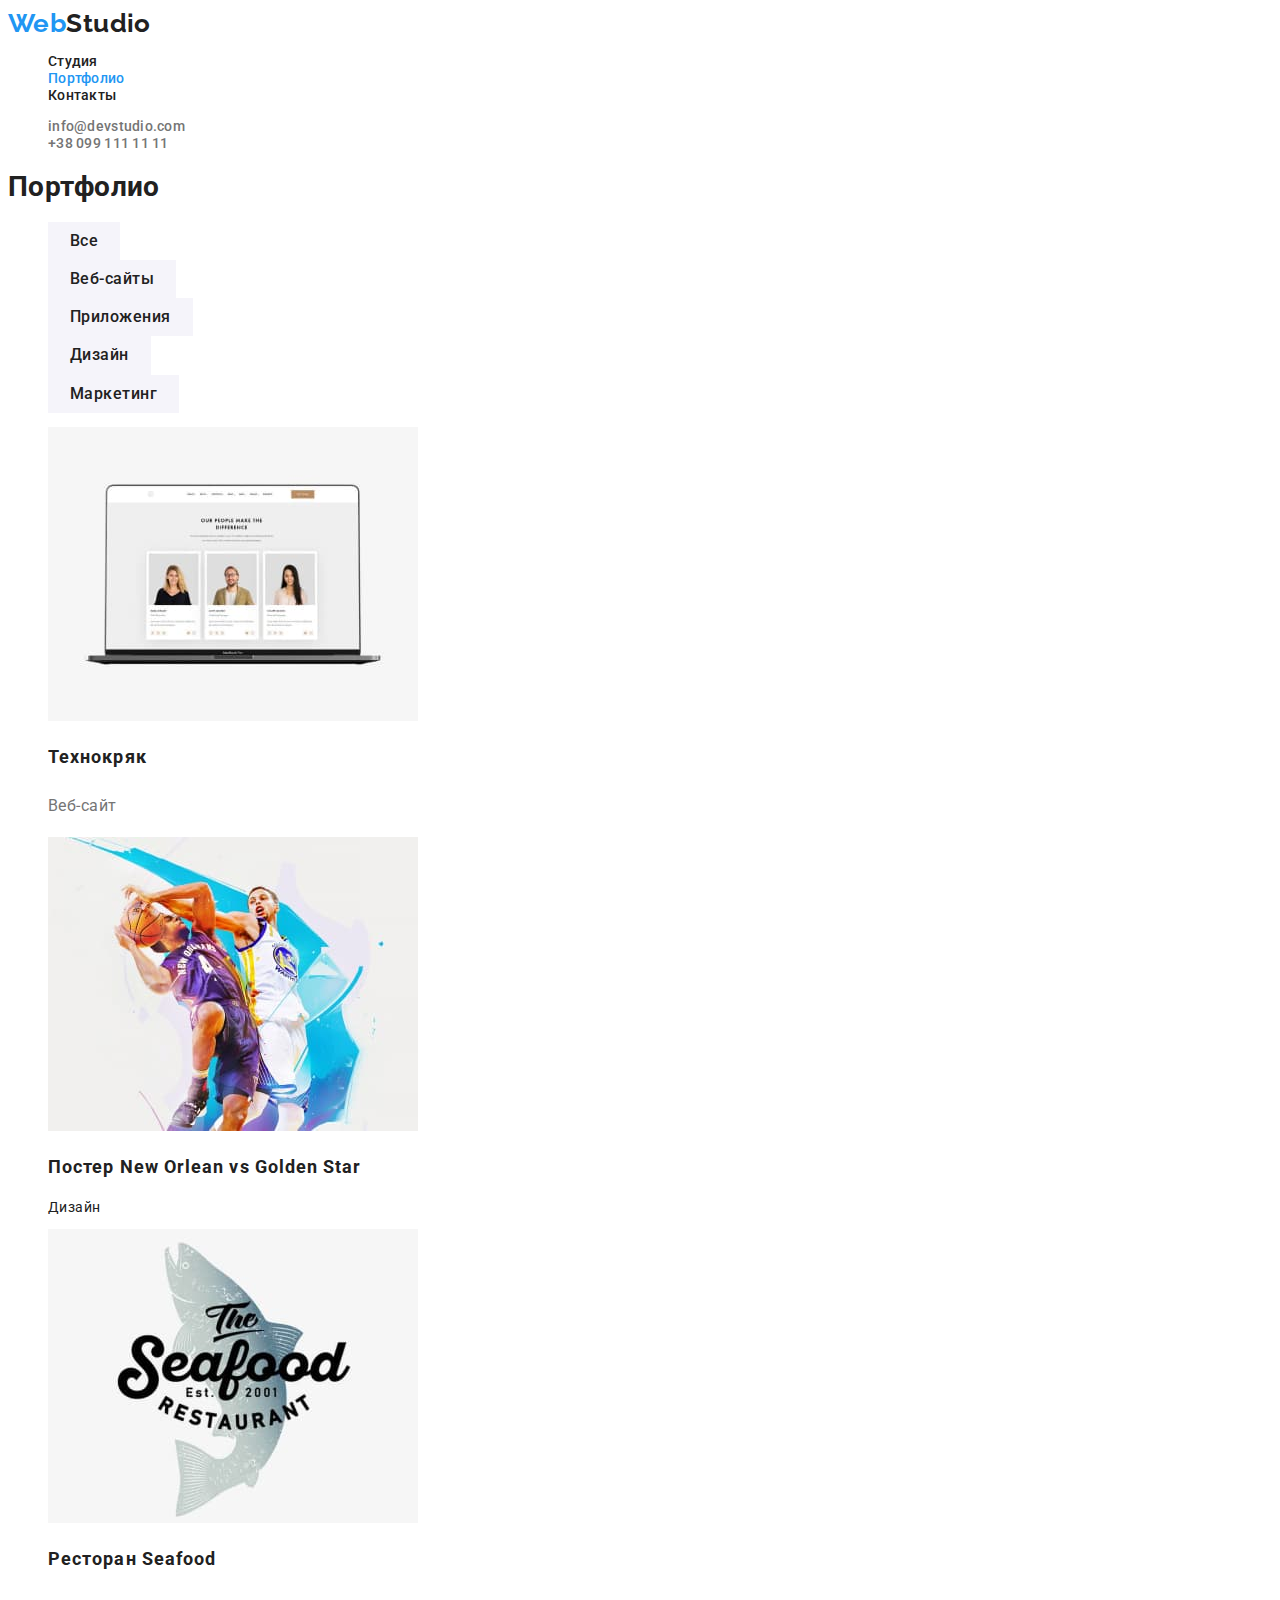
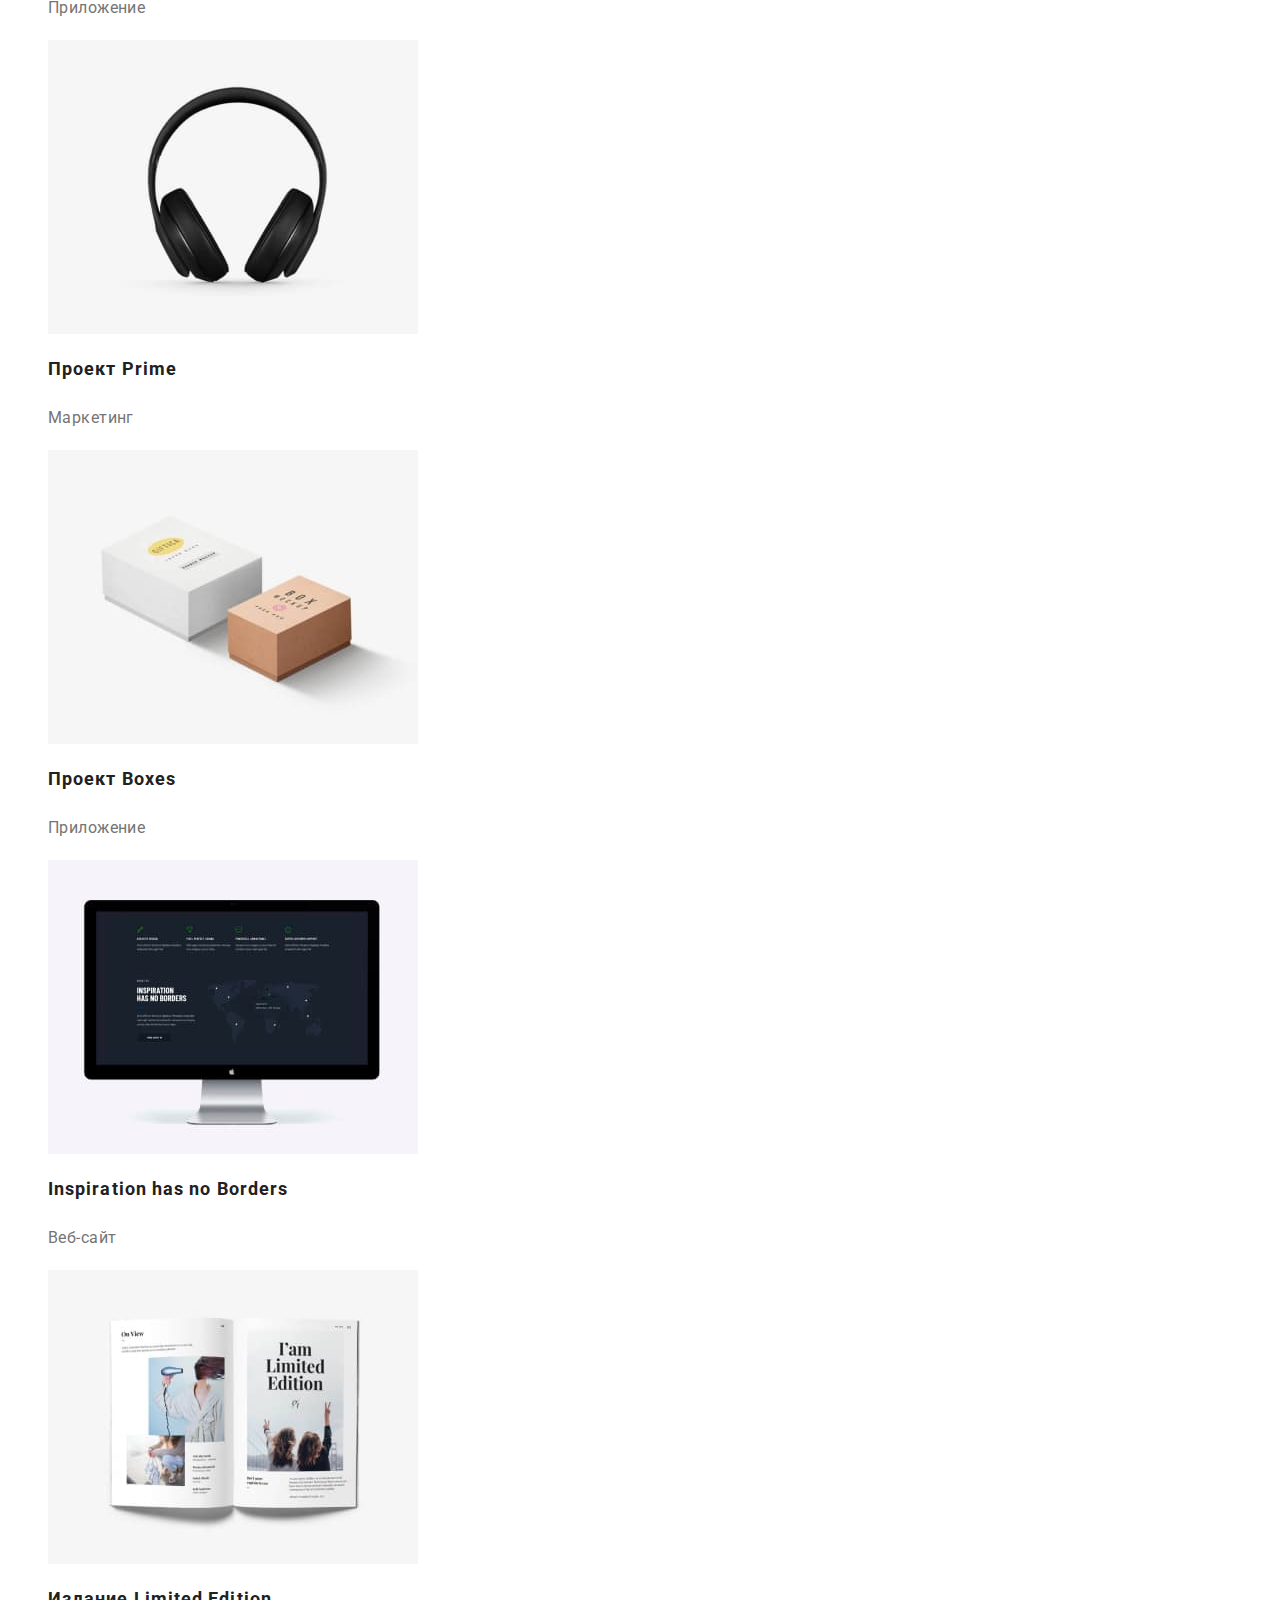
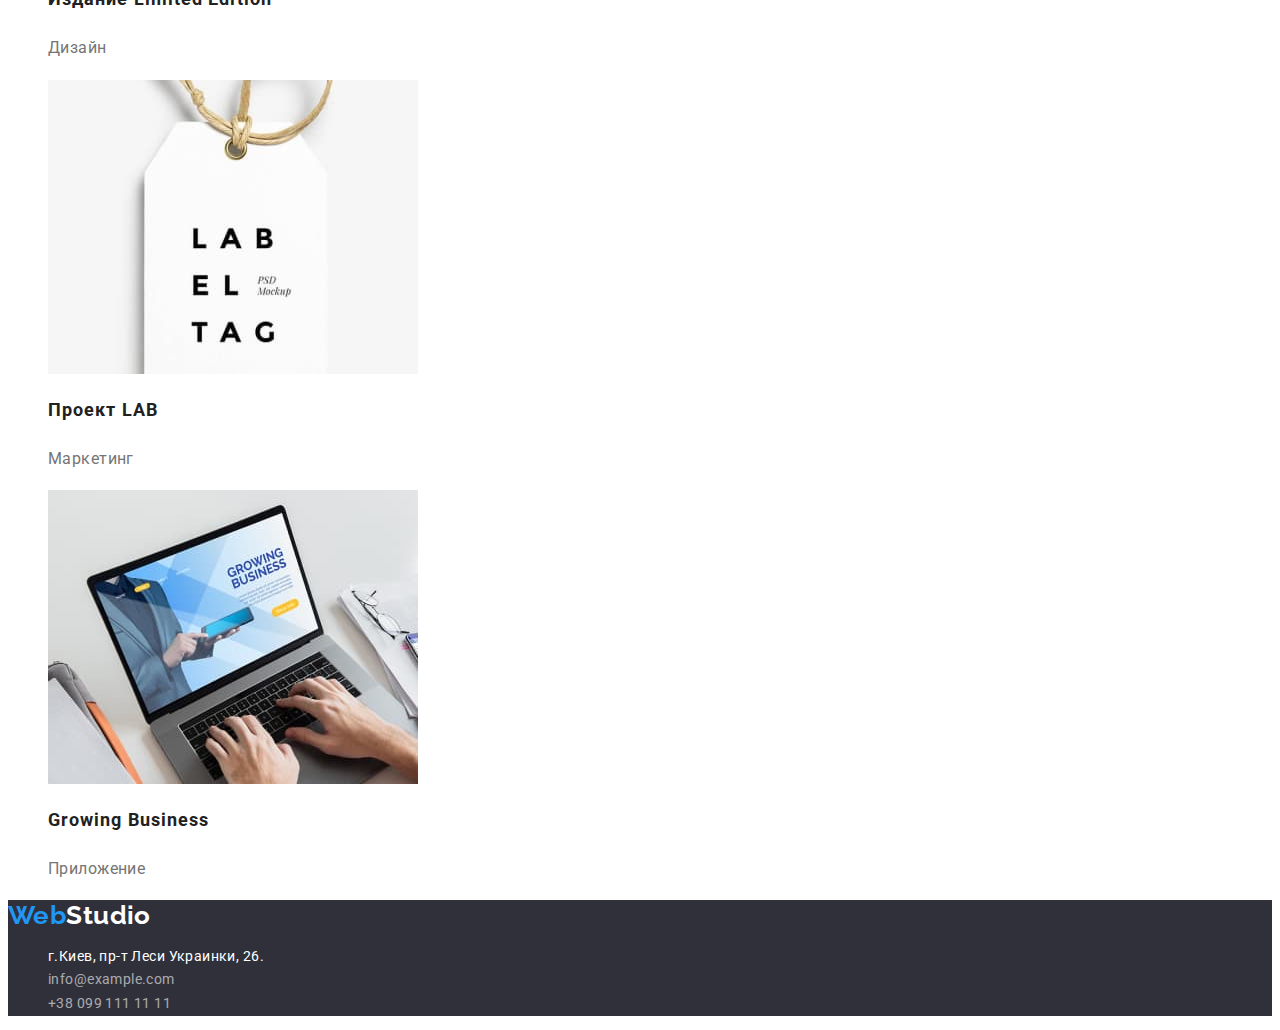
==== portfolio.html @ 64b1fcbd "Initial commit" ====
<!DOCTYPE html>
<html lang="ru">

<head>
    <meta charset="UTF-8">
    <meta http-equiv="X-UA-Compatible" content="IE=edge">
    <meta name="viewport" content="width=
     initial-scale=1.0">
    <title>WebStudio</title>
    <link rel="preconnect" href="https://fonts.googleapis.com">
    <link rel="preconnect" href="https://fonts.gstatic.com" crossorigin>
    <link href="https://fonts.googleapis.com/css2?family=Raleway:wght@700&family=Roboto:wght@400;500;700;900&display=swap"
        rel="stylesheet">
    <link rel="stylesheet" href="./css/styles.css">
</head>
<body>
    <!--Header-->
    <header>
        <div class="header">
        <nav>
            <a href="/" class="logo"><span class="logo-accent">Web</span>Studio</a>
    
            <ul class="site-nav">
                <li><a href="./index.html" class="link">Студия</a></li>
                <li><a href="" class="link current">Портфолио</a></li>
                <li><a href="" class="link">Контакты</a></li>
            </ul>
        </nav>
        <ul class="link-contacts">
            <li><a href="" class="link">info@devstudio.com</a></li>
            <li><a href="" class="link">+38 099 111 11 11</a></li>
        </ul>
        </div>
    </header>
    <main>
    <!--Fill Buttons-->
    <section class="portfolio">
    <h1 class="portfolio-title">Портфолио</h1>

    <ul class="filter">
        <li><button class="button" type="button">Все</button></li>
        <li><button class="button" type="button">Веб-сайты</button></li>
        <li><button class="button" type="button">Приложения</button></li>
        <li><button class="button" type="button">Дизайн</button></li>
        <li><button class="button" type="button">Маркетинг</button></li>
    </ul>
    <!--Portfolio-->

    <ul class="portfolio-list">
        <li class="portfolio-card">
            <img src="./img/img-001.jpg" alt="Технокряк" width="370">
            <h2 class="title">Технокряк</h2>
            <p class="item">Веб-сайт</p>
        </li>
        <li class="portfolio-card">
            <img src="./img/img-1.jpg" alt="Постер New Orlean vs Golden Star" width="370">
            <h2 class="title">Постер New Orlean vs Golden Star</h2>
            <p class="itemexample">Дизайн</p>
        </li>
        <li class="portfolio-card">
            <img src="./img/img-3.jpg" alt="Ресторан Seafood" width="370">
            <h2 class="title">Ресторан Seafood</h2>
            <p class="item">Приложение</p>
        </li>
        <li class="portfolio-card">
            <img src="./img/img-2.jpg" alt="Проект Prime" width="370">
            <h2 class="title">Проект Prime</h2>
            <p class="item">Маркетинг</p>
        </li>
        <li class="portfolio-card">
            <img src="./img/img-4.jpg" alt="Проект Boxes" width="370">
            <h2 class="title">Проект Boxes</h2>
            <p class="item">Приложение</p>
        </li>
        <li class="portfolio-card">
            <img src="./img/img-5.jpg" alt="Inspiration has no Borders" width="370">
            <h2 class="title">Inspiration has no Borders</h2>
            <p class="item">Веб-сайт</p>
        </li>
        <li class="portfolio-card">
            <img src="./img/img-6.jpg" alt="Издание Limited Edition" width="370">
            <h2 class="title">Издание <span lang="en">Limited Edition</span></h2>
            <p class="item">Дизайн</p>
        </li>
        <li class="portfolio-card">
            <img src="./img/img-7.jpg" alt="Проект LAB" width="370">
            <h2 class="title">Проект <span lang="en">LAB</span></h2>
            <p class="item">Маркетинг</p>
        </li>
        <li class="portfolio-card">
            <img src="./img/img-8.jpg" alt="Growing Business" width="370">
            <h2 class="title"><span lang="en">Growing Business</span></h2>
            <p class="item">Приложение</p>
        </li>
    </ul>
</section>
</main>
<!--Footer-->
<footer class="footer">
<a href="./index.html" class="logo"><span class="logo-accent">Web</span>Studio</a>

    <ul class="footer-contacts">
        <li><a class="footer-adress"  href="https://www.google.com/maps/place/%D0%B1%D1%83%D0%BB.+%D0%9B%D0%B5%D1%81%D0%B8+%D0%A3%D0%BA%D1%80%D0%B0%D0%B8%D0%BD%D0%BA%D0%B8,+26,+%D0%9A%D0%B8%D0%B5%D0%B2,+02000/@50.4265807,30.5383858,17z/data=!3m1!4b1!4m5!3m4!1s0x40d4cf0e033ecbe9:0x57a4dffefec77da0!8m2!3d50.4265807!4d30.5383858"
            target="_blank"><span class="city">г.Киев, пр-т Леси Украинки, 26.</span></a></li>
        <li><a class="link" href="mailto:info@example.com">info@example.com</a></li>
        <li><a class="link"  href="tel:+380991111111">+38 099 111 11 11</a></li>
    </ul>

</footer>
</body>

</html>
---- css/styles.css ----
/*Стили для html*/
:root {
    --primary-text-color: #212121;
    --secondary-text-color: #757575;
    --accent-color: #2196F3;
    --accent-text-color: #ffffff; 
    --primary-bg-color: #E5E5E5;
    --secondary-bg-color: #F5F4FA;
    --accent-bg-color: #2F303A;
    
    }

body {
    color: var(--primary-text-color);
    font-family: 'Roboto', sans-serif;
    background-color: var(--accent-text-color);
    font-size: 14px;
    letter-spacing: 0.03em;
}

ul {
    list-style: none;
    }

a {
    text-decoration: none;
    }

/*Header*/
.logo {
    color: var(--primary-text-color);
    font-family: 'Raleway', sans-serif ;
    font-weight: 700;
    font-size: 26px;
    line-height: 1.19;     
    
}
.logo-accent {
    color: var(--accent-color);
}
         
/* Navigation */
.site-nav .link {
    color: var(--primary-text-color);    
    font-weight: 500;    
    line-height: 1.14;
    letter-spacing: 0.02em;
}

.site-nav .link:hover,
.site-nav .link:focus {
    color: var(--accent-color);
}
.site-nav .link.current {
    color: var(--accent-color)

}

/*Links-contacts*/
.link-contacts .link {
    color: var(--secondary-text-color);
    font-weight: 500;    
    line-height: 1.14;
    letter-spacing: 0.02em;
}
.link-contacts .link:hover,
.link-contacts .link:focus {
    color: var(--accent-color);    
}

/*Hero*/
.hero {
background-color: var(--accent-bg-color);
}
.hero-title {
    color: var(--accent-text-color);
    font-weight: 900;
    font-size: 44px;
    line-height: 1.36;
    text-align: center;
    letter-spacing: 0.06em;
    text-transform: uppercase; 
    padding: 200px 452px 280px 452px;      
}
/*Buttons*/
.button {
    color: var(--primary-text-color);
    background-color: var(--secondary-bg-color);
    border-color: var(--secondary-bg-color);
    font-family: 'Roboto', sans-serif;
    font-weight: 500;
    font-size: 16px;
    line-height: 1.63;  
    border-width: 0px;
    text-align: center;
    letter-spacing: 0.03em;
    padding: 6px 22px;
    }

.button:hover, .button:focus {
    color: var(--accent-text-color);
    background-color: var(--accent-color);
    cursor: pointer;
}

.hero-button {
    color: var(--accent-text-color);
    background-color: var(--accent-color);
    border-color: var(--accent-color);

    font-family: inherit;
    font-weight: 700;
    font-size: 16px;
    line-height: 1.88;
    align-items: center;
    text-align: center;
    letter-spacing: 0.06em;
    padding: 10px 32px;
}
    
.hero-button:hover,
.hero-button:focus {
    color: var(--accent-text-color);
    background-color: var(--accent-color);
    cursor: pointer;
}
/*Future-list*/

.feature-list .title {
    font-weight: 700;
    font-size: 14px;
    line-height: 1.14;
    letter-spacing: 0.03em;        
    }
.feature-list .item {
    color: var(--secondary-text-color);
    line-height: 1.71;         
    
}

/*What we do*/
.example-title {
font-weight: 700;
font-size: 36px;
line-height: 1.17;
letter-spacing: 0.03em;
}

/*Our team*/
.team {
    background-color: var(--secondary-bg-color);
}

.team-title{
    font-weight: 700;
    font-size: 36px;
    line-height: 1.17;        
   
}
.team-card {
    background-color: var(--accent-text-color);
    width: 270px;
    height: 368px;
   
}

.team-card .title {
    font-weight: 500;
    font-size: 16px;
    line-height:1.17;
}

.team-card .item {
color: var(--secondary-text-color);
font-size: 16px;
line-height: 1.19;


}
/*Footer*/
.footer {
    background-color: var(--accent-bg-color);

}
.footer .logo {
    color: var(--accent-text-color);
}

.footer-adress {
    color: var(--accent-text-color);    
    line-height: 1.71;            
        
}

.footer-contacts .link {
    color: rgba(255, 255, 255, 0.6);    
    line-height: 1.71;
    
}

.footer-contacts .footer-adress:hover {
    color: var(--accent-color);
}

.footer-contacts .link:hover,
.footer-contacts .link:focus {
    color: var(--accent-color);
}


/*Styles portfolio*/

.portfolio-card .item {
    color: var(--secondary-text-color);
    font-size: 16px;
    line-height: 1.88;    
    
}

.portfolio-card .title {
    font-weight: 700;
    font-size: 18px;
    line-height: 2;    
    letter-spacing: 0.06em;
}
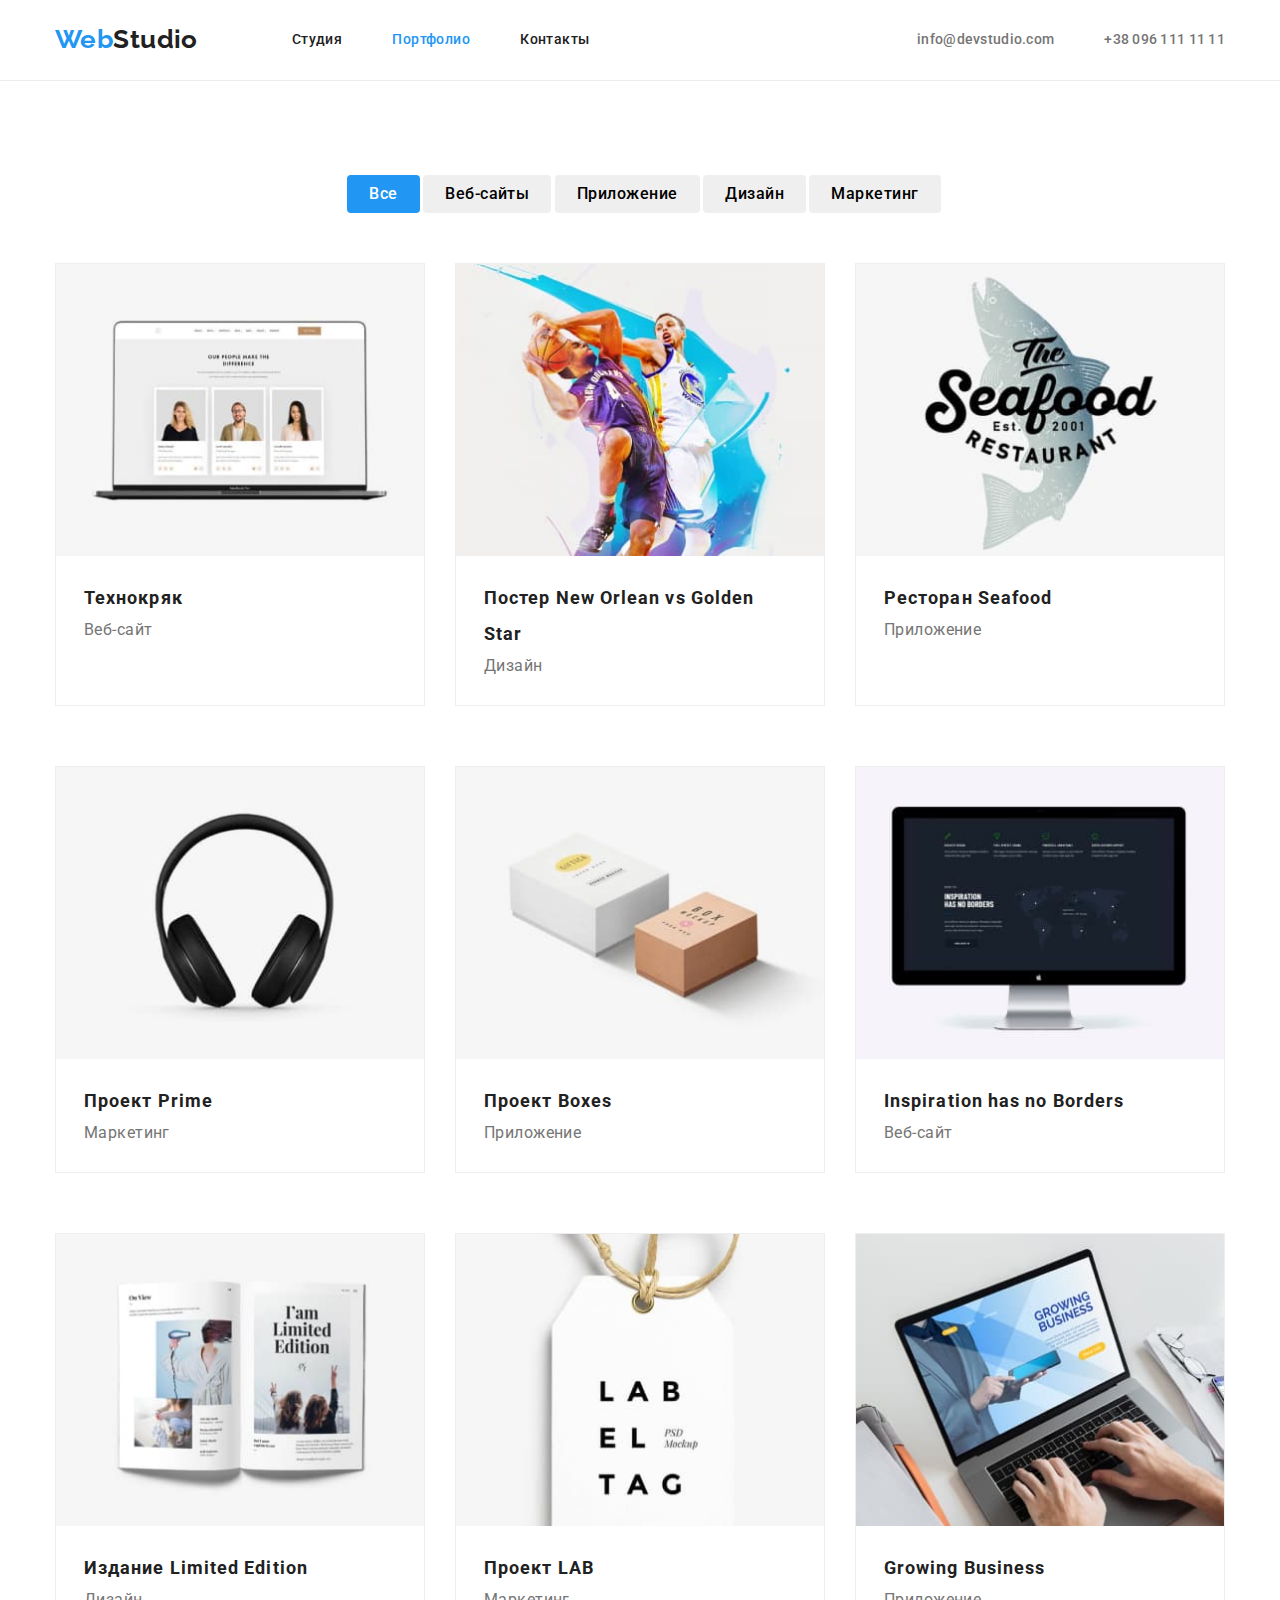
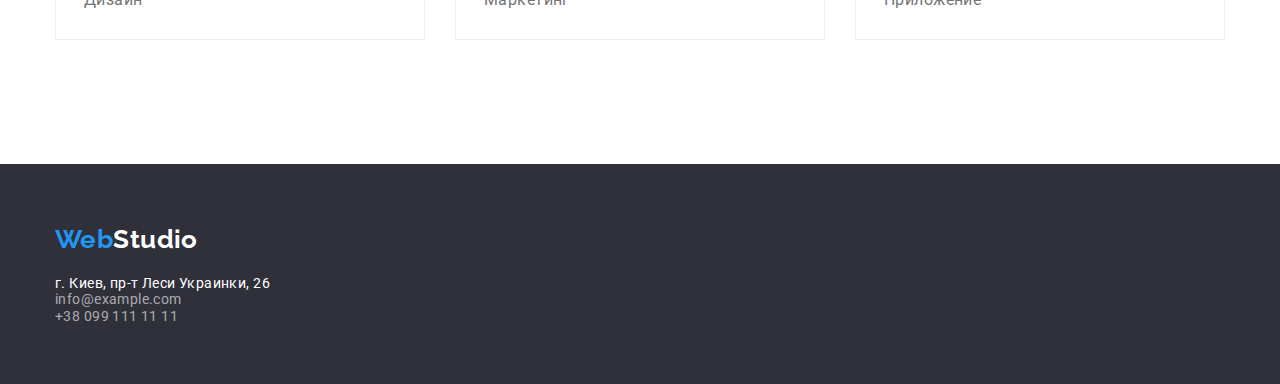
==== commit b9ae6538: "commit" ====
--- a/portfolio.html
+++ b/portfolio.html
@@ -4,109 +4,132 @@
 <head>
     <meta charset="UTF-8">
     <meta http-equiv="X-UA-Compatible" content="IE=edge">
-    <meta name="viewport" content="width=
-     initial-scale=1.0">
+    <meta name="viewport" content="width=initial-scale=1.0">
     <title>WebStudio</title>
     <link rel="preconnect" href="https://fonts.googleapis.com">
     <link rel="preconnect" href="https://fonts.gstatic.com" crossorigin>
-    <link href="https://fonts.googleapis.com/css2?family=Raleway:wght@700&family=Roboto:wght@400;500;700;900&display=swap"
-        rel="stylesheet">
+    <link href="https://fonts.googleapis.com/css2?family=Raleway:wght@700&family=Roboto:wght@400;500;700;900&display=swap" rel="stylesheet">
+    <link rel="stylesheet" href="https://cdn.jsdelivr.net/npm/modern-normalize@1.1.0/modern-normalize.min.css">
     <link rel="stylesheet" href="./css/styles.css">
 </head>
 <body>
+    
+    
     <!--Header-->
-    <header>
-        <div class="header">
-        <nav>
-            <a href="/" class="logo"><span class="logo-accent">Web</span>Studio</a>
+    <section class="section-header">
+        <header class="page-header">
+    <div class="container main-nav">
+            <nav class="header-nav">
+                <a href="./index.html" class="logo"> Web<span class="logo-header">Studio</span></a>
+                <ul class="header-list">
+                    <li class="head"><a href="./index.html" class="link">Студия</a></li>
+                    <li class="head"><a href="./portfolio.html" class="current">Портфолио</a></li>
+                    <li class="head"><a href="#" class="link">Контакты</a></li>
+                </ul>
+            </nav>
+        <ul class="auht-nav">
+            <li class="head"><a href="info@devstudio.com" class="auht-nav link">info@devstudio.com</a></li>
+            <li class="head"><a href="tel:+380961111111" class="auht-nav link">+38 096 111 11 11</a></li>
+        </ul>
+        </header>
+    </div>
     
-            <ul class="site-nav">
-                <li><a href="./index.html" class="link">Студия</a></li>
-                <li><a href="" class="link current">Портфолио</a></li>
-                <li><a href="" class="link">Контакты</a></li>
+    
+    <!--Fill Buttons-->
+    <main>
+    <section class="section">
+    <div class="container">
+        <h1 class="visually-hidden">Портфолио</h1>
+         <div class="button-nav">
+        <button type="button" class="button-success all">Все</button>
+        <button type="button" class="button-success">Веб-сайты</button>
+        <button type="button" class="button-success">Приложение</button>
+        <button type="button" class="button-success">Дизайн</button>
+        <button type="button" class="button-success">Маркетинг</button>
+         </div>
+
+            <ul class="card-list">
+                <li class="card">
+                    <img src="./img/img-001.jpg" alt="Веб-сайт" width="370" height="294" />
+                <div class="card-skills">
+                    <h2 class="skills">Технокряк</h2>
+                    <p class="group">Веб-сайт</p>
+                </div>
+                </li>
+                <li class="card">
+                    <img src="./img/img-1.jpg" alt="Дизайн" width="370" height="294" />
+                <div class="card-skills">
+                    <h2 class="skills">Постер<span lang="en"> New Orlean vs Golden Star</span></h2>
+                    <p class="group">Дизайн</p>
+                </div>
+                </li>
+                <li class="card">
+                    <img src="./img/img-3.jpg" alt="Приложение" width="370" height="294" />
+                <div class="card-skills">
+                    <h2 class="skills">Ресторан <span lang="en">Seafood</span></h2>
+                    <p class="group">Приложение</p>
+                </div>
+                </li>
+                <li class="card">
+                    <img src="./img/img-2.jpg" alt="Маркетинг" width="370" height="294" />
+                <div class="card-skills">
+                    <h2 class="skills">Проект <span lang="en">Prime</span></h2>
+                    <p class="group">Маркетинг</p>
+                </div>
+                </li>
+                <li class="card">
+                    <img src="./img/img-4.jpg" alt="Приложение" width="370" height="294" />
+                <div class="card-skills">
+                    <h2 class="skills">Проект <span lang="en">Boxes</span></h2>
+                    <p class="group">Приложение</p>
+                </div>
+                </li>
+                <li class="card">
+                    <img src="./img/img-5.jpg" alt="Веб-сайт" width="370" height="294" />
+                <div class="card-skills">
+                    <h2 class="skills" lang="en">Inspiration has no Borders</h2>
+                    <p class="group">Веб-сайт</p>
+                </div>
+                </li>
+                <li class="card">
+                    <img src="./img/img-6.jpg" alt="Дизайн" width="370" height="294" />
+                <div class="card-skills">
+                    <h2 class="skills">Издание <span lang="en">Limited Edition</span></h2>
+                    <p class="group">Дизайн</p>
+                </div>
+                </li>
+                <li class="card">
+                    <img src="./img/img-7.jpg" alt="Маркетинг" width="370" height="294" />
+                <div class="card-skills">
+                    <h2 class="skills">Проект <span lang="en">LAB</span></h2>
+                    <p class="group">Маркетинг</p>
+                </div>
+                </li>
+                <li class="card">
+                    <img src="./img/img-8.jpg" alt="Приложение" width="370" height="294" />
+                <div class="card-skills">
+                    <h2 class="skills" lang="en">Growing Business</h2>
+                    <p class="group">Приложение</p>
+                </div>
+                </li>
             </ul>
-        </nav>
-        <ul class="link-contacts">
-            <li><a href="" class="link">info@devstudio.com</a></li>
-            <li><a href="" class="link">+38 099 111 11 11</a></li>
-        </ul>
         </div>
-    </header>
-    <main>
-    <!--Fill Buttons-->
-    <section class="portfolio">
-    <h1 class="portfolio-title">Портфолио</h1>
+        </section>
+        </main>
 
-    <ul class="filter">
-        <li><button class="button" type="button">Все</button></li>
-        <li><button class="button" type="button">Веб-сайты</button></li>
-        <li><button class="button" type="button">Приложения</button></li>
-        <li><button class="button" type="button">Дизайн</button></li>
-        <li><button class="button" type="button">Маркетинг</button></li>
-    </ul>
-    <!--Portfolio-->
 
-    <ul class="portfolio-list">
-        <li class="portfolio-card">
-            <img src="./img/img-001.jpg" alt="Технокряк" width="370">
-            <h2 class="title">Технокряк</h2>
-            <p class="item">Веб-сайт</p>
-        </li>
-        <li class="portfolio-card">
-            <img src="./img/img-1.jpg" alt="Постер New Orlean vs Golden Star" width="370">
-            <h2 class="title">Постер New Orlean vs Golden Star</h2>
-            <p class="itemexample">Дизайн</p>
-        </li>
-        <li class="portfolio-card">
-            <img src="./img/img-3.jpg" alt="Ресторан Seafood" width="370">
-            <h2 class="title">Ресторан Seafood</h2>
-            <p class="item">Приложение</p>
-        </li>
-        <li class="portfolio-card">
-            <img src="./img/img-2.jpg" alt="Проект Prime" width="370">
-            <h2 class="title">Проект Prime</h2>
-            <p class="item">Маркетинг</p>
-        </li>
-        <li class="portfolio-card">
-            <img src="./img/img-4.jpg" alt="Проект Boxes" width="370">
-            <h2 class="title">Проект Boxes</h2>
-            <p class="item">Приложение</p>
-        </li>
-        <li class="portfolio-card">
-            <img src="./img/img-5.jpg" alt="Inspiration has no Borders" width="370">
-            <h2 class="title">Inspiration has no Borders</h2>
-            <p class="item">Веб-сайт</p>
-        </li>
-        <li class="portfolio-card">
-            <img src="./img/img-6.jpg" alt="Издание Limited Edition" width="370">
-            <h2 class="title">Издание <span lang="en">Limited Edition</span></h2>
-            <p class="item">Дизайн</p>
-        </li>
-        <li class="portfolio-card">
-            <img src="./img/img-7.jpg" alt="Проект LAB" width="370">
-            <h2 class="title">Проект <span lang="en">LAB</span></h2>
-            <p class="item">Маркетинг</p>
-        </li>
-        <li class="portfolio-card">
-            <img src="./img/img-8.jpg" alt="Growing Business" width="370">
-            <h2 class="title"><span lang="en">Growing Business</span></h2>
-            <p class="item">Приложение</p>
-        </li>
-    </ul>
-</section>
-</main>
-<!--Footer-->
+        <!--Footer-->
 <footer class="footer">
-<a href="./index.html" class="logo"><span class="logo-accent">Web</span>Studio</a>
-
-    <ul class="footer-contacts">
-        <li><a class="footer-adress"  href="https://www.google.com/maps/place/%D0%B1%D1%83%D0%BB.+%D0%9B%D0%B5%D1%81%D0%B8+%D0%A3%D0%BA%D1%80%D0%B0%D0%B8%D0%BD%D0%BA%D0%B8,+26,+%D0%9A%D0%B8%D0%B5%D0%B2,+02000/@50.4265807,30.5383858,17z/data=!3m1!4b1!4m5!3m4!1s0x40d4cf0e033ecbe9:0x57a4dffefec77da0!8m2!3d50.4265807!4d30.5383858"
-            target="_blank"><span class="city">г.Киев, пр-т Леси Украинки, 26.</span></a></li>
-        <li><a class="link" href="mailto:info@example.com">info@example.com</a></li>
-        <li><a class="link"  href="tel:+380991111111">+38 099 111 11 11</a></li>
-    </ul>
-
-</footer>
+    <div class="container">  
+        <a href="./index.html" class="logo"> Web<span class="logo-footer">Studio</span></a>
+                <address class="contact">
+                    <ul>
+                        <li><a href="https://goo.gl/maps/J9fnGw7j8aF3vUGx8" target="_blank" class="contact-list">г. Киев, пр-т Леси Украинки, 26</a></li>
+                        <li><a href="mailto:info@example.com" class="contact">info@example.com</a></li>
+                        <li><a href="tel:+380991111111"></a>+38 099 111 11 11</li>
+                    </ul>
+                </address>
+            </div>
+        </footer>
 </body>
-
 </html>--- a/css/styles.css
+++ b/css/styles.css
@@ -1,225 +1,410 @@
 /*Стили для html*/
 :root {
-    --primary-text-color: #212121;
-    --secondary-text-color: #757575;
-    --accent-color: #2196F3;
-    --accent-text-color: #ffffff; 
-    --primary-bg-color: #E5E5E5;
-    --secondary-bg-color: #F5F4FA;
-    --accent-bg-color: #2F303A;
-    
-    }
+    --primary-text-color:#757575;
+    --title-text-color:#212121;
+    --accent-color:#2196F3;
+    --additional-color: #FFFFFF;
+    --background-color-hero: #2F303A;
+    --background-color-team:#F5F4FA;
+}
 
 body {
     color: var(--primary-text-color);
-    font-family: 'Roboto', sans-serif;
-    background-color: var(--accent-text-color);
+    font-family: "Roboto", sans-serif;
     font-size: 14px;
-    letter-spacing: 0.03em;
+    letter-spacing: 0.03em;}
+
+*,
+*::before,
+*::after {
+    box-sizing: border-box;}
+
+    h1,
+    h2,
+    h3,
+    h4,
+    h5,
+    h6,
+    p {
+    margin: 0;
+    padding: 0;
+}
+
+img {
+    display: block;
+    max-width: 100%;
+    height: auto;
+}
+
+.list {
+    list-style: none;
+    padding-left: 0;
+    margin: 0;
+}
+
+.link {
+    text-decoration: none;
+    color: inherit;
+}
+
+address {
+    font-style: normal;
 }
 
 ul {
     list-style: none;
-    }
+    padding: 0;
+    margin: 0;}
+
 
 a {
     text-decoration: none;
-    }
+}
+
+.container {
+    margin-left: auto;
+    margin-right: auto;
+    padding-left: 15px;
+    padding-right: 15px;
+    width: 1200px;
+}
+
+.section{
+    padding-top: 94px;
+    padding-bottom: 94px;
+}
+
 
 /*Header*/
+header {
+    border-bottom: 1px solid #ECECEC
+}
+
+.page-header {
+    background-color: var(--additional-color);
+    align-items: center;
+}
+
+.link:hover,
+.link:focus {color: var(--accent-color);
+}
+
+.main-nav {
+    display: flex;
+    align-items: center;}
+
+.header-nav {
+    display: flex;
+    align-items: center;
+}
+
 .logo {
+    color: var(--accent-color);
+    font-family: "Raleway", sans-serif;
+    font-weight: 700;
+    font-size: 26px;
+    line-height: 1.2;
+    text-decoration: none;
+    display: inline-block;
+}
+
+.logo-header {
+    color: var(--title-text-color);
+}
+    
+.header-list>.item:nth-child(n + 2) {
+    margin-left: 50px;
+}
+
+.header-list {
+    font-weight: 500;
+    font-size: 14px;
+    line-height: 1.14;
+    display: flex;
+    padding-top: 32px;
+    margin-left: 94px;
+    padding-bottom: 32px;
+}
+
+.head:not(:last-child) {
+    margin-right: 50px;
+    padding: 0;
+    display: flex;
+}
+
+.current {
+    text-decoration: none;
+    color: var(--accent-color);
+}
+
+.link {
+    text-decoration: none;
+    color: var(--title-text-color);
+}
+
+.auht-nav {
     color: var(--primary-text-color);
-    font-family: 'Raleway', sans-serif ;
-    font-weight: 700;
-    font-size: 26px;
-    line-height: 1.19;     
-    
-}
-.logo-accent {
-    color: var(--accent-color);
-}
-         
-/* Navigation */
-.site-nav .link {
-    color: var(--primary-text-color);    
-    font-weight: 500;    
+    font-weight: 500;
+    font-size: 14px;
     line-height: 1.14;
     letter-spacing: 0.02em;
-}
-
-.site-nav .link:hover,
-.site-nav .link:focus {
-    color: var(--accent-color);
-}
-.site-nav .link.current {
-    color: var(--accent-color)
-
-}
-
-/*Links-contacts*/
-.link-contacts .link {
-    color: var(--secondary-text-color);
-    font-weight: 500;    
-    line-height: 1.14;
-    letter-spacing: 0.02em;
-}
-.link-contacts .link:hover,
-.link-contacts .link:focus {
-    color: var(--accent-color);    
-}
-
-/*Hero*/
+    text-decoration: none;
+    display: flex;
+    margin-left: auto;
+}
+
+/* Hero */
+
+.section-hero {
+    background-color: var(--background-color-hero);
+    padding-bottom: 200px;
+    padding-top: 200px;
+}
+
 .hero {
-background-color: var(--accent-bg-color);
-}
-.hero-title {
-    color: var(--accent-text-color);
+    color: var(--additional-color);
     font-weight: 900;
     font-size: 44px;
     line-height: 1.36;
     text-align: center;
-    letter-spacing: 0.06em;
-    text-transform: uppercase; 
-    padding: 200px 452px 280px 452px;      
-}
-/*Buttons*/
-.button {
+    text-transform: uppercase;
+    max-width: 696px;
+    margin: 0 auto;
+    margin-bottom: 30px;
+}
+
+.hero-button {
+    font-family: 'Roboto';
+    font-style: normal;
+    font-weight: 700;
+    font-size: 16px;
+    line-height: 1.88;
+    background: var(--accent-color);
+    color: var(--additional-color);
+    cursor: pointer;
+    border: none;
+    display: flex;
+    align-items: center;
+    text-align: center;
+    margin-left: auto;
+    margin-right: auto;
+    margin-top: 30px;
+    border: none;
+    border-radius: 4px;
+    padding: 10px 32px;
+}
+
+/* Our Skills */
+
+.visually-hidden {
+    position: absolute;
+    width: 1px;
+    height: 1px;
+    margin: -1px;
+    padding: 0;
+    overflow: hidden;
+    border: 0;
+    clip: rect(0 0 0 0);
+}
+
+.list {
+    display: flex;
+}
+
+.feature {
+    color: var(--title-text-color);
+    font-family: 'Roboto';
+    font-style: normal;
+    font-weight: 700;
+    font-size: 14px;
+    line-height: 1.14;
+    letter-spacing: 0.03em;
+    text-transform: uppercase;
+    margin-right: 30px;
+    margin-bottom: 10px;
+    margin: 0;
+    padding-bottom: 10px;
+}
+
+.list-box {
+    margin-right: 30px; 
+}
+
+.feature-list {
     color: var(--primary-text-color);
-    background-color: var(--secondary-bg-color);
-    border-color: var(--secondary-bg-color);
-    font-family: 'Roboto', sans-serif;
+    line-height: 1.7;
+}
+
+
+/* What we do */
+
+.about,
+.team {
+    color: var(--title-text-color);
+    font-weight: 700;
+    font-size: 36px;
+    line-height: 1.16;
+    text-align: center;
+}
+
+.team {
+    padding-bottom: 94px;
+    background-color: var(--background-color-team);
+}
+
+.about-us {
+    color: var(--title-text-color);
+    font-family: 'Roboto';
+    font-style: normal;
+    font-weight: 700;
+    font-size: 36px;
+    line-height: 1.16;
+    letter-spacing: 0.03em;
+    padding-bottom: 50px;
+    margin: 0;
+}
+
+.list-work { 
+    padding: 0;
+    display: flex;
+    margin-right: 30px;
+}
+
+/* Our team */
+
+.team-img {
+    margin-right: 30px;
+    box-shadow: 0px 1px 3px rgba(0, 0, 0, 0.12),
+    0px 1px 1px rgba(0, 0, 0, 0.14), 0px 2px 1px rgba(0, 0, 0, 0.2);
+    border-radius: 0px 0px 4px 4px;
+}
+
+.name {
+    color: var(--title-text-color);
+    font-family: 'Roboto';
+    font-style: normal;
     font-weight: 500;
     font-size: 16px;
-    line-height: 1.63;  
-    border-width: 0px;
+    line-height: 1.18;
+    letter-spacing: 0.03em;
+    text-decoration: none;
+    padding-top: 30px;
+    padding-bottom: 10px;
+    margin: 0;
+    background-color: var(--additional-color);
+}
+
+.job {
+    color: var(--primary-text-color);
+    font-size: 16px;
+    font-weight: normal;
+    line-height: 1.18;
+    text-decoration: none;
+    padding-top: 10px;
+    padding-bottom: 30px;
+    background-color: var(--additional-color);
+}
+
+/* Portfolio */
+
+.button-nav {
+    margin-left: 8px;
     text-align: center;
-    letter-spacing: 0.03em;
-    padding: 6px 22px;
-    }
-
-.button:hover, .button:focus {
-    color: var(--accent-text-color);
-    background-color: var(--accent-color);
-    cursor: pointer;
-}
-
-.hero-button {
-    color: var(--accent-text-color);
-    background-color: var(--accent-color);
-    border-color: var(--accent-color);
-
-    font-family: inherit;
-    font-weight: 700;
-    font-size: 16px;
-    line-height: 1.88;
-    align-items: center;
-    text-align: center;
-    letter-spacing: 0.06em;
-    padding: 10px 32px;
-}
-    
-.hero-button:hover,
-.hero-button:focus {
-    color: var(--accent-text-color);
-    background-color: var(--accent-color);
-    cursor: pointer;
-}
-/*Future-list*/
-
-.feature-list .title {
-    font-weight: 700;
-    font-size: 14px;
-    line-height: 1.14;
-    letter-spacing: 0.03em;        
-    }
-.feature-list .item {
-    color: var(--secondary-text-color);
-    line-height: 1.71;         
-    
-}
-
-/*What we do*/
-.example-title {
-font-weight: 700;
-font-size: 36px;
-line-height: 1.17;
-letter-spacing: 0.03em;
-}
-
-/*Our team*/
-.team {
-    background-color: var(--secondary-bg-color);
-}
-
-.team-title{
-    font-weight: 700;
-    font-size: 36px;
-    line-height: 1.17;        
-   
-}
-.team-card {
-    background-color: var(--accent-text-color);
-    width: 270px;
-    height: 368px;
-   
-}
-
-.team-card .title {
+}
+
+.button-success {
+    font-family: 'Roboto';
+    font-style: normal;
     font-weight: 500;
     font-size: 16px;
-    line-height:1.17;
-}
-
-.team-card .item {
-color: var(--secondary-text-color);
-font-size: 16px;
-line-height: 1.19;
-
-
-}
-/*Footer*/
+    line-height: 1.6;
+    letter-spacing: 0.03em;
+    text-align: center;
+    cursor: pointer;
+    border-radius: 4px;
+    border: transparent;
+    text-decoration: none; 
+    margin-bottom: 50px;
+    padding: 6px 22px;
+}
+
+.button-success:hover,
+.button-success:focus {   
+    color: var(--additional-color);
+    background-color: var(--accent-color); 
+}
+
+.button-success.all {
+    color: var(--additional-color);
+    background-color: var(--accent-color);
+}
+
+.card-list {
+    display: flex;
+    flex-wrap: wrap;
+    gap: 30px;
+}
+
+.card:nth-child(-n + 6) {
+    margin-bottom: 30px;
+}
+
+.card {
+    width: 370px;
+    border: 1px solid #EEEEEE;
+    box-sizing: border-box;
+    padding: 0;
+    margin-bottom: 30px;
+}
+
+.card-skills {
+    margin: 4px;
+    padding: 20px 24px;
+}
+
+.skills {
+    color: var(--title-text-color);
+    font-family: 'Roboto';
+    font-style: normal;
+    font-weight: 700;
+    font-size: 18px;
+    line-height: 2;
+    letter-spacing: 0.06em;
+    margin-bottom: 4px px;
+    margin-right: auto;
+}
+
+.group {
+    color: var(--primary-text-color);
+    font-size: 16px;
+    line-height: 1.8;
+}
+
+/* Footer */
+
 .footer {
-    background-color: var(--accent-bg-color);
-
-}
-.footer .logo {
-    color: var(--accent-text-color);
-}
-
-.footer-adress {
-    color: var(--accent-text-color);    
-    line-height: 1.71;            
-        
-}
-
-.footer-contacts .link {
-    color: rgba(255, 255, 255, 0.6);    
-    line-height: 1.71;
+    background-color: var(--background-color-hero);
+    padding-top: 60px;
+    padding-bottom: 60px;
+}
+
+
+.contact {
+    color: rgba(255, 255, 255, 0.6);
+    font-style: normal;
+    text-decoration: none;
+    margin-top: 20px;
+}
+
+
+.contact-list {
+    color: var(--additional-color);
+    text-decoration: none;}
+
+.item {
+    margin: 9px;
+}
     
-}
-
-.footer-contacts .footer-adress:hover {
-    color: var(--accent-color);
-}
-
-.footer-contacts .link:hover,
-.footer-contacts .link:focus {
-    color: var(--accent-color);
-}
-
-
-/*Styles portfolio*/
-
-.portfolio-card .item {
-    color: var(--secondary-text-color);
-    font-size: 16px;
-    line-height: 1.88;    
-    
-}
-
-.portfolio-card .title {
-    font-weight: 700;
-    font-size: 18px;
-    line-height: 2;    
-    letter-spacing: 0.06em;
+.logo-footer {
+    color: var(--additional-color);
 }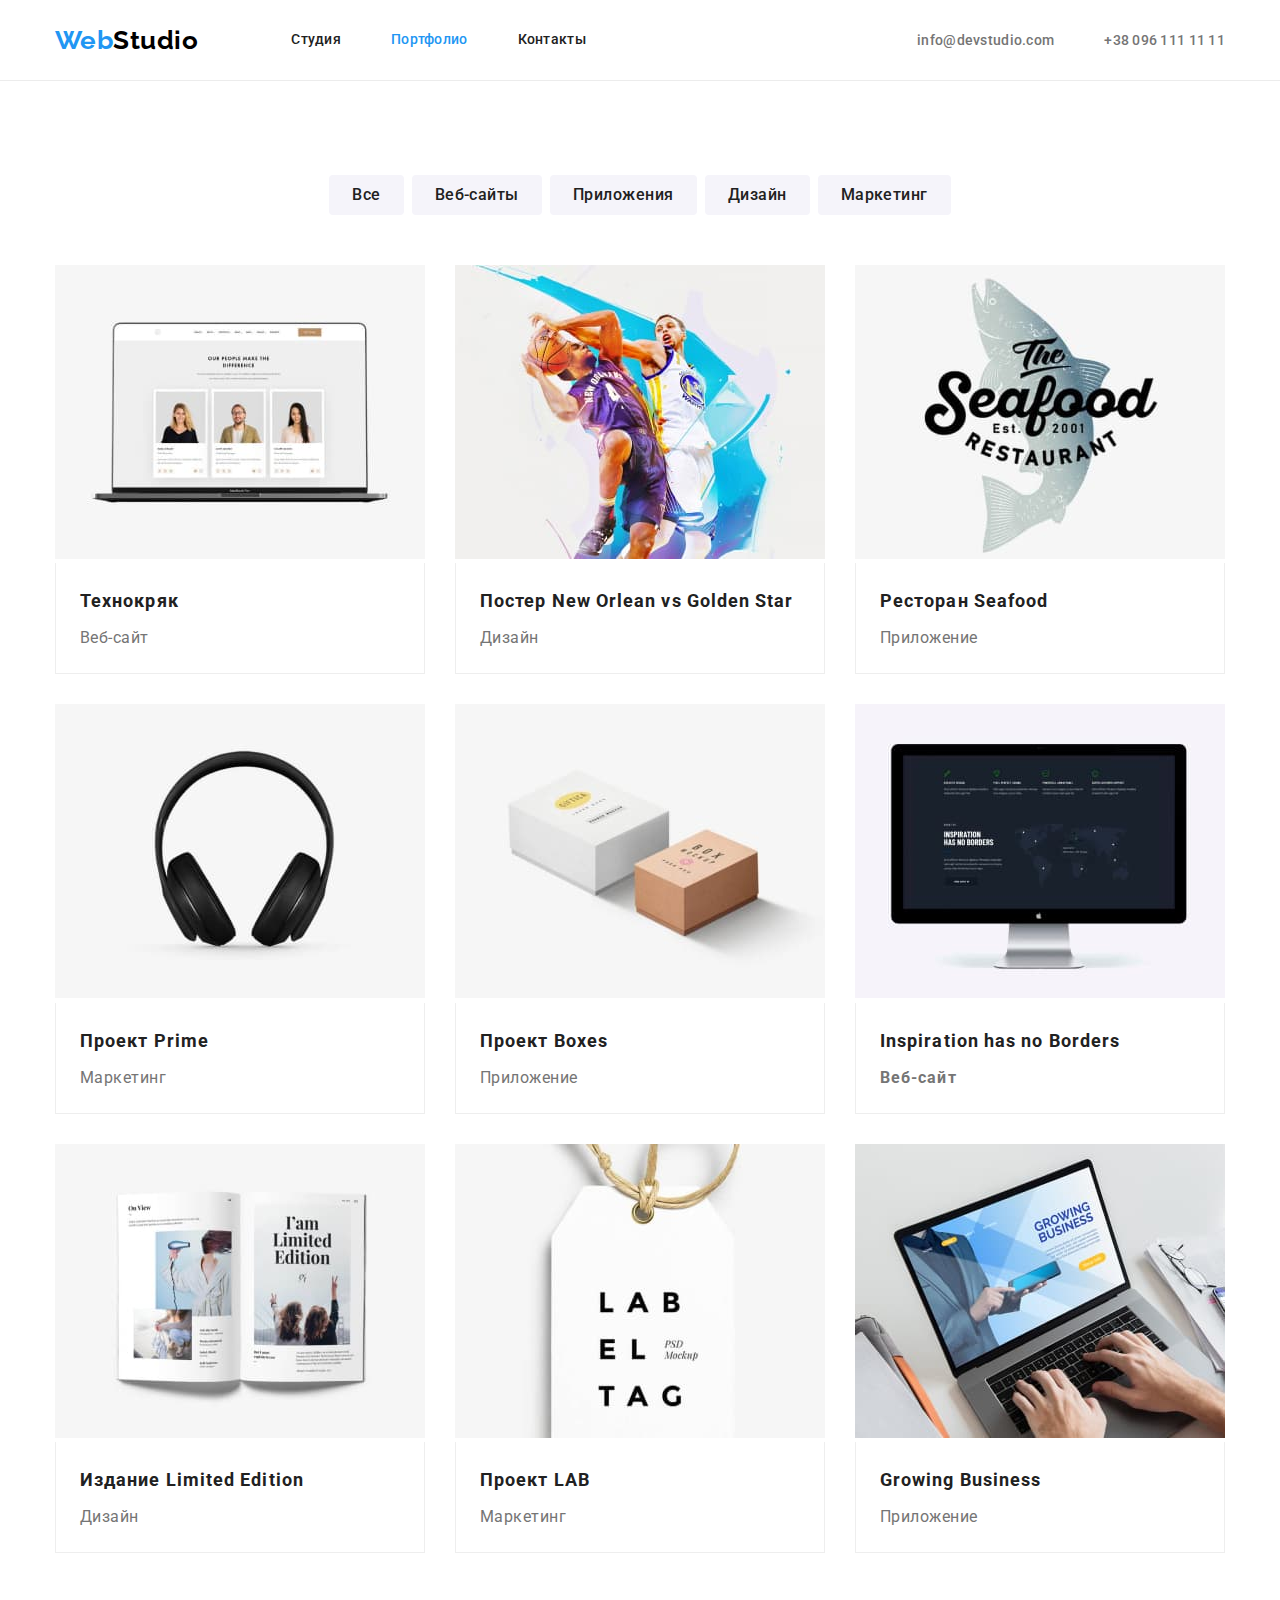
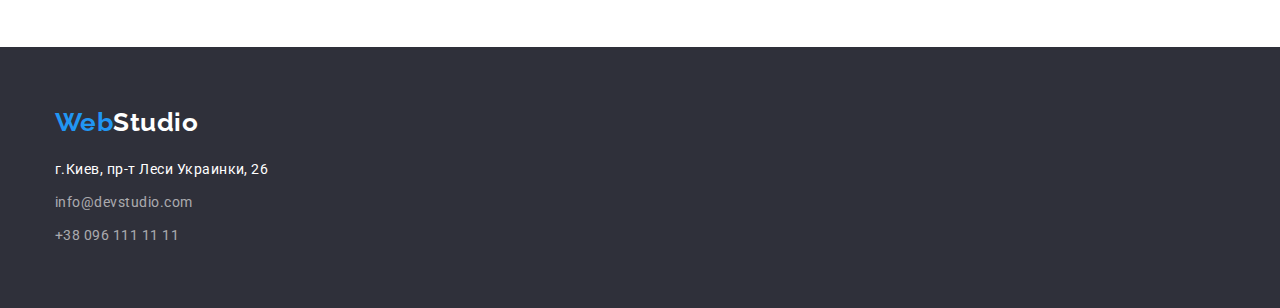
==== commit 7b01bad2: "Исправлен CSS, HTML" ====
--- a/portfolio.html
+++ b/portfolio.html
@@ -1,135 +1,231 @@
 <!DOCTYPE html>
 <html lang="ru">
-
-<head>
-    <meta charset="UTF-8">
-    <meta http-equiv="X-UA-Compatible" content="IE=edge">
-    <meta name="viewport" content="width=initial-scale=1.0">
+  <head>
+    <meta charset="UTF-8" />
+    <meta http-equiv="X-UA-Compatible" content="IE=edge" />
+    <meta name="viewport" content="width=device-width, initial-scale=1.0" />
     <title>WebStudio</title>
-    <link rel="preconnect" href="https://fonts.googleapis.com">
-    <link rel="preconnect" href="https://fonts.gstatic.com" crossorigin>
-    <link href="https://fonts.googleapis.com/css2?family=Raleway:wght@700&family=Roboto:wght@400;500;700;900&display=swap" rel="stylesheet">
-    <link rel="stylesheet" href="https://cdn.jsdelivr.net/npm/modern-normalize@1.1.0/modern-normalize.min.css">
-    <link rel="stylesheet" href="./css/styles.css">
-</head>
-<body>
-    
-    
-    <!--Header-->
-    <section class="section-header">
-        <header class="page-header">
-    <div class="container main-nav">
-            <nav class="header-nav">
-                <a href="./index.html" class="logo"> Web<span class="logo-header">Studio</span></a>
-                <ul class="header-list">
-                    <li class="head"><a href="./index.html" class="link">Студия</a></li>
-                    <li class="head"><a href="./portfolio.html" class="current">Портфолио</a></li>
-                    <li class="head"><a href="#" class="link">Контакты</a></li>
-                </ul>
-            </nav>
-        <ul class="auht-nav">
-            <li class="head"><a href="info@devstudio.com" class="auht-nav link">info@devstudio.com</a></li>
-            <li class="head"><a href="tel:+380961111111" class="auht-nav link">+38 096 111 11 11</a></li>
+    <link rel="preconnect" href="https://fonts.googleapis.com" />
+    <link rel="preconnect" href="https://fonts.gstatic.com" crossorigin />
+    <link
+      href="https://fonts.googleapis.com/css2?family=Raleway:wght@700&family=Roboto:wght@400;500;700;900&display=swap"
+      rel="stylesheet"
+    />
+    <link rel="stylesheet" href="https://cdnjs.cloudflare.com/ajax/libs/modern-normalize/1.1.0/modern-normalize.min.css">
+    <link rel="stylesheet" href="./css/styles.css" />
+  </head>
+  <body>
+    <!-- Header -->
+    <header class="header">
+      <div class="container nav-flex">
+        <nav class="header-nav">
+          <a class="logo link" href="./index.html"
+            >Web<span class="logo-black">Studio</span></a
+          >
+          <ul class="header-nav-list list">
+            <li class="header-nav-item">
+              <a class="header-nav-link link " href="./index.html"
+                >Студия</a
+              >
+            </li>
+            <li class="header-nav-item">
+              <a class="header-nav-link link current" href="./portfolio.html"
+                >Портфолио</a
+              >
+            </li>
+            <li class="header-nav-item">
+              <a class="header-nav-link link" href="">Контакты</a>
+            </li>
+          </ul>
+        </nav>
+        <ul class="header-contact-list list">
+          <li class="header-contact-item">
+            <a class="header-contact-link link" href="mailto:info@devstudio.com"
+              >info@devstudio.com</a
+            >
+          </li>
+          <li class="header-contact-item">
+            <a class="header-contact-link link" href="tel:+380961111111"
+              >+38 096 111 11 11</a
+            >
+          </li>
         </ul>
-        </header>
-    </div>
-    
-    
-    <!--Fill Buttons-->
+      </div>
+    </header>   
+    <!-- Main -->
     <main>
-    <section class="section">
-    <div class="container">
-        <h1 class="visually-hidden">Портфолио</h1>
-         <div class="button-nav">
-        <button type="button" class="button-success all">Все</button>
-        <button type="button" class="button-success">Веб-сайты</button>
-        <button type="button" class="button-success">Приложение</button>
-        <button type="button" class="button-success">Дизайн</button>
-        <button type="button" class="button-success">Маркетинг</button>
-         </div>
-
-            <ul class="card-list">
-                <li class="card">
-                    <img src="./img/img-001.jpg" alt="Веб-сайт" width="370" height="294" />
-                <div class="card-skills">
-                    <h2 class="skills">Технокряк</h2>
-                    <p class="group">Веб-сайт</p>
-                </div>
-                </li>
-                <li class="card">
-                    <img src="./img/img-1.jpg" alt="Дизайн" width="370" height="294" />
-                <div class="card-skills">
-                    <h2 class="skills">Постер<span lang="en"> New Orlean vs Golden Star</span></h2>
-                    <p class="group">Дизайн</p>
-                </div>
-                </li>
-                <li class="card">
-                    <img src="./img/img-3.jpg" alt="Приложение" width="370" height="294" />
-                <div class="card-skills">
-                    <h2 class="skills">Ресторан <span lang="en">Seafood</span></h2>
-                    <p class="group">Приложение</p>
-                </div>
-                </li>
-                <li class="card">
-                    <img src="./img/img-2.jpg" alt="Маркетинг" width="370" height="294" />
-                <div class="card-skills">
-                    <h2 class="skills">Проект <span lang="en">Prime</span></h2>
-                    <p class="group">Маркетинг</p>
-                </div>
-                </li>
-                <li class="card">
-                    <img src="./img/img-4.jpg" alt="Приложение" width="370" height="294" />
-                <div class="card-skills">
-                    <h2 class="skills">Проект <span lang="en">Boxes</span></h2>
-                    <p class="group">Приложение</p>
-                </div>
-                </li>
-                <li class="card">
-                    <img src="./img/img-5.jpg" alt="Веб-сайт" width="370" height="294" />
-                <div class="card-skills">
-                    <h2 class="skills" lang="en">Inspiration has no Borders</h2>
-                    <p class="group">Веб-сайт</p>
-                </div>
-                </li>
-                <li class="card">
-                    <img src="./img/img-6.jpg" alt="Дизайн" width="370" height="294" />
-                <div class="card-skills">
-                    <h2 class="skills">Издание <span lang="en">Limited Edition</span></h2>
-                    <p class="group">Дизайн</p>
-                </div>
-                </li>
-                <li class="card">
-                    <img src="./img/img-7.jpg" alt="Маркетинг" width="370" height="294" />
-                <div class="card-skills">
-                    <h2 class="skills">Проект <span lang="en">LAB</span></h2>
-                    <p class="group">Маркетинг</p>
-                </div>
-                </li>
-                <li class="card">
-                    <img src="./img/img-8.jpg" alt="Приложение" width="370" height="294" />
-                <div class="card-skills">
-                    <h2 class="skills" lang="en">Growing Business</h2>
-                    <p class="group">Приложение</p>
-                </div>
-                </li>
-            </ul>
+      
+      <section class="portfolio-section">
+        <div class="container">
+          <h1 hidden>Примеры работ</h1>
+          <ul class="portfolio-btn-list list">
+            <li class="portfolio-btn-item">
+              <button class="portfolio-btn" type="button">Все</button>
+            </li>
+            <li class="portfolio-btn-item">
+              <button class="portfolio-btn" type="button">Веб-сайты</button>
+            </li>
+            <li class="portfolio-btn-item">
+              <button class="portfolio-btn" type="button">Приложения</button>
+            </li>
+            <li class="portfolio-btn-item">
+              <button class="portfolio-btn" type="button">Дизайн</button>
+            </li>
+            <li class="portfolio-btn-item">
+              <button class="portfolio-btn" type="button">Маркетинг</button>
+            </li>
+          </ul>
         </div>
-        </section>
-        </main>
-
-
-        <!--Footer-->
-<footer class="footer">
-    <div class="container">  
-        <a href="./index.html" class="logo"> Web<span class="logo-footer">Studio</span></a>
-                <address class="contact">
-                    <ul>
-                        <li><a href="https://goo.gl/maps/J9fnGw7j8aF3vUGx8" target="_blank" class="contact-list">г. Киев, пр-т Леси Украинки, 26</a></li>
-                        <li><a href="mailto:info@example.com" class="contact">info@example.com</a></li>
-                        <li><a href="tel:+380991111111"></a>+38 099 111 11 11</li>
-                    </ul>
-                </address>
-            </div>
-        </footer>
-</body>
+        <div class="container">
+          <ul class="portfolio-list list">
+            <li class="portfolio-item">
+              <img
+                src="./img/img-001.jpg"
+                alt="001"
+                width="370"
+                height="294"
+              />
+              <div class="portfolio-border">
+                <h2 class="portfolio-list-title">Технокряк</h2>
+                <p class="portfolio-list-text">Веб-сайт</p>
+              </div>
+            </li>
+            <li class="portfolio-item">
+              <img
+                src="./img/img-1.jpg"
+                alt="img-1"
+                width="370"
+                height="294"
+              />
+              <div class="portfolio-border">
+                <h2 class="portfolio-list-title">
+                  Постер <span lang="en">New Orlean vs Golden Star</span> 
+                </h2>
+                <p class="portfolio-list-text">Дизайн</p>
+              </div>
+            </li>
+            <li class="portfolio-item">
+              <img
+                src="./img/img-3.jpg"
+                alt="img-3"
+                width="370"
+                height="294"
+              />
+              <div class="portfolio-border">
+                <h2 class="portfolio-list-title">Ресторан <span lang="en">Seafood</span></h2>
+                <p class="portfolio-list-text">Приложение</p>
+              </div>
+            </li>
+            <li class="portfolio-item">
+              <img
+                src="./img/img-2.jpg"
+                alt="img-3"
+                width="370"
+                height="294"
+              />
+              <div class="portfolio-border">
+                <h2 class="portfolio-list-title">Проект <span lang="en">Prime</span></h2>
+                <p class="portfolio-list-text">Маркетинг</p>
+              </div>
+            </li>
+            <li class="portfolio-item">
+              <img
+                src="./img/img-4.jpg"
+                alt="img-4"
+                width="370"
+                height="294"
+              />
+              <div class="portfolio-border">
+                <h2 class="portfolio-list-title">Проект <span lang="en">Boxes</span></h2>
+                <p class="portfolio-list-text">Приложение</p>
+              </div>
+            </li>
+            <li class="portfolio-item">
+              <img
+                src="./img/img-5.jpg"
+                alt="img-5"
+                width="370"
+                height="294"
+              />
+              <div class="portfolio-border">
+                <h2 class="portfolio-list-title"><span lang="en">Inspiration has no Borders</span</h2>
+                <p class="portfolio-list-text">Веб-сайт</p>
+              </div>
+            </li>
+            <li class="portfolio-item">
+              <img
+                src="./img/img-6.jpg"
+                alt="img-6"
+                width="370"
+                height="294"
+              />
+              <div class="portfolio-border">
+                <h2 class="portfolio-list-title">Издание <span lang="en">Limited Edition</span></h2>
+                <p class="portfolio-list-text">Дизайн</p>
+              </div>
+            </li>
+            <li class="portfolio-item">
+              <img
+                src="./img/img-7.jpg"
+                alt="img-7"
+                width="370"
+                height="294"
+              />
+              <div class="portfolio-border">
+                <h2 class="portfolio-list-title">Проект <span lang="en">LAB</span></h2>
+                <p class="portfolio-list-text">Маркетинг</p>
+              </div>
+            </li>
+            <li class="portfolio-item border">
+              <img
+                src="./img/img-8.jpg"
+                alt="img-8"
+                width="370"
+                height="294"
+              />
+              <div class="portfolio-border">
+                <h2 class="portfolio-list-title"><span lang="en">Growing Business</span></h2>
+                <p class="portfolio-list-text">Приложение</p>
+              </div>
+            </li>
+          </ul>
+        </div>
+        
+      </section>
+    </main>
+    <!-- Footer -->
+    <footer class="footer">
+      <div class="container">
+        <a class="logo link" href="./index.html"
+          >Web<span class="logo-white">Studio</span></a
+        >
+        <!-- Список контактов -->
+        <address class="footer-contact">
+          <ul class="footer-contact-list list">
+            <li class="footer-contact-item">
+              <a
+                class="footer-contact-link address link"
+                href="https://goo.gl/maps/CdvJLRiEL6Q8Smko8"
+                target="_blank"
+                rel="noreferrer noopener"
+                >г.Киев, пр-т Леси Украинки, 26</a
+              >
+            </li>
+            <li class="footer-contact-item">
+              <a
+                class="footer-contact-link link"
+                href="mailto:info@devstudio.com"
+                >info@devstudio.com</a
+              >
+            </li>
+            <li class="footer-contact-item">
+              <a class="footer-contact-link link" href="tel:+380961111111"
+                >+38 096 111 11 11</a
+              >
+            </li>
+          </ul>
+        </address>
+      </div>
+    </footer>
+  </body>
 </html>--- a/css/styles.css
+++ b/css/styles.css
@@ -1,410 +1,376 @@
-/*Стили для html*/
 :root {
-    --primary-text-color:#757575;
-    --title-text-color:#212121;
-    --accent-color:#2196F3;
-    --additional-color: #FFFFFF;
-    --background-color-hero: #2F303A;
-    --background-color-team:#F5F4FA;
+    --primary-text-color: #212121;
+    --secondary-text-color: #757575;
+    --white-text-color: #ffffff;
+    --accent-color: #2196f3;
+    --black-logo-color: #000000;
+    --footer-text-color: rgba(255, 255, 255, 0.6);
+    --white-background-color: #ffffff;
+    --hero-background-color: #2f303a;
+    --team-background-color: #f5f4fa;
 }
 
 body {
+    font-family: "Roboto", sans-serif;
+    letter-spacing: 0.03em;
+    background-color: var(--white-background-color);
     color: var(--primary-text-color);
-    font-family: "Roboto", sans-serif;
-    font-size: 14px;
-    letter-spacing: 0.03em;}
-
-*,
-*::before,
-*::after {
-    box-sizing: border-box;}
-
-    h1,
-    h2,
-    h3,
-    h4,
-    h5,
-    h6,
-    p {
+}
+
+.list {
+    list-style: none;
+}
+
+.link {
+    text-decoration: none;
+}
+
+
+h1,
+h2,
+h3,
+h4,
+h5,
+h6,
+p,
+ul {
     margin: 0;
     padding: 0;
 }
 
-img {
-    display: block;
-    max-width: 100%;
-    height: auto;
-}
-
-.list {
-    list-style: none;
-    padding-left: 0;
-    margin: 0;
-}
-
-.link {
-    text-decoration: none;
-    color: inherit;
-}
-
-address {
-    font-style: normal;
-}
-
-ul {
-    list-style: none;
-    padding: 0;
-    margin: 0;}
-
-
-a {
-    text-decoration: none;
-}
-
 .container {
+    width: 1200px;
     margin-left: auto;
     margin-right: auto;
     padding-left: 15px;
     padding-right: 15px;
-    width: 1200px;
-}
-
-.section{
-    padding-top: 94px;
-    padding-bottom: 94px;
-}
-
-
-/*Header*/
-header {
-    border-bottom: 1px solid #ECECEC
-}
-
-.page-header {
-    background-color: var(--additional-color);
+
+}
+
+.logo {
+    font-family: "Raleway", sans-serif;
+    font-weight: 700;
+    font-size: 26px;
+    line-height: 1.19;
+    color: var(--accent-color);
     align-items: center;
-}
-
-.link:hover,
-.link:focus {color: var(--accent-color);
-}
-
-.main-nav {
-    display: flex;
-    align-items: center;}
+    text-align: center;
+}
+
+.section-title {
+    font-weight: 700;
+    font-size: 36px;
+    line-height: 1.17;
+    text-align: center;
+    color: var(--primary-text-color);
+}
+
+.footer-contact-link {
+    font-style: normal;
+    font-size: 14px;
+    line-height: 1.71;
+    color: var(--footer-text-color);
+}
+
+.footer-contact-link:hover,
+.footer-contact-link:focus {
+    color: var(--accent-color);
+}
+
+  /* ------------Head-------------- */
+
+.header {
+    border-bottom: 1px solid #ececec;
+}
+
+.nav-flex {
+    display: flex;
+    align-items: center;
+}
 
 .header-nav {
     display: flex;
     align-items: center;
 }
-
-.logo {
-    color: var(--accent-color);
-    font-family: "Raleway", sans-serif;
-    font-weight: 700;
-    font-size: 26px;
-    line-height: 1.2;
-    text-decoration: none;
-    display: inline-block;
-}
-
-.logo-header {
-    color: var(--title-text-color);
-}
-    
-.header-list>.item:nth-child(n + 2) {
-    margin-left: 50px;
-}
-
-.header-list {
-    font-weight: 500;
-    font-size: 14px;
-    line-height: 1.14;
-    display: flex;
+.logo-black {
+    color: var(--black-logo-color);
+}
+
+.header-nav-list {
+    display: flex;
+    margin-left: 93px;
+}
+
+.header-nav-item:not(:last-child) {
+    margin-right: 50px;
+}
+
+.header-nav-link {
+    display: block;
     padding-top: 32px;
-    margin-left: 94px;
     padding-bottom: 32px;
-}
-
-.head:not(:last-child) {
-    margin-right: 50px;
-    padding: 0;
-    display: flex;
-}
-
-.current {
-    text-decoration: none;
-    color: var(--accent-color);
-}
-
-.link {
-    text-decoration: none;
-    color: var(--title-text-color);
-}
-
-.auht-nav {
-    color: var(--primary-text-color);
     font-weight: 500;
     font-size: 14px;
     line-height: 1.14;
     letter-spacing: 0.02em;
-    text-decoration: none;
+    color: var(--primary-text-color);
+}
+
+.header-contact-list {
     display: flex;
     margin-left: auto;
 }
 
-/* Hero */
-
-.section-hero {
-    background-color: var(--background-color-hero);
+.header-contact-item + .header-contact-item {
+    margin-left: 50px;
+}
+
+.header-contact-link {
+    font-weight: 500;
+    font-size: 14px;
+    line-height: 16px;
+    letter-spacing: 0.02em;
+    color: var(--secondary-text-color);
+}
+
+.header-nav-link:hover,
+.header-nav-link:focus,
+.header-contact-link:hover,
+.header-contact-link:focus {
+    color: var(--accent-color);
+}
+
+.header-nav-link.current {
+    color: var(--accent-color);
+}
+
+  /* ------------Hero-------------- */
+
+.hero {
+    padding-top: 200px;
     padding-bottom: 200px;
-    padding-top: 200px;
-}
-
-.hero {
-    color: var(--additional-color);
+    background-color: var(--hero-background-color);
+    text-align: center;
+    background-image: linear-gradient(to right,rgba(47, 48, 58, 0.4),rgba(47, 48, 58, 0.4)), url(../img/hero-back.jpg);
+    background-color: var(--hero-background-color);
+    background-repeat: no-repeat;
+    background-position: center;
+    background-size: cover;
+    text-align: center;
+}
+
+.hero-title {
+    margin-bottom: 30px;
+    margin-left: auto;
+    margin-right: auto;
+    max-width: 696px;
     font-weight: 900;
     font-size: 44px;
     line-height: 1.36;
-    text-align: center;
+    letter-spacing: 0.06em;
     text-transform: uppercase;
-    max-width: 696px;
-    margin: 0 auto;
-    margin-bottom: 30px;
-}
-
-.hero-button {
-    font-family: 'Roboto';
-    font-style: normal;
+    color: var(--white-text-color);
+}
+
+.hero-btn {
+    display: inline-block;
+    min-width: 200px;
+    border-radius: 4px;
+    border: 1px solid transparent;
+    padding: 10px 32px;
+    background-color: var(--accent-color);
+    color: var(--white-text-color);
+    font-family: "Roboto", sans-serif;
     font-weight: 700;
     font-size: 16px;
     line-height: 1.88;
-    background: var(--accent-color);
-    color: var(--additional-color);
+    align-items: center;
+    text-align: center;
+    letter-spacing: 0.06em;
     cursor: pointer;
-    border: none;
-    display: flex;
-    align-items: center;
-    text-align: center;
-    margin-left: auto;
-    margin-right: auto;
-    margin-top: 30px;
-    border: none;
+}
+
+.hero-btn:hover,
+.hero-btn:focus {
+    background-color: var(--white-text-color);
+    color: var(--accent-color);
+}
+
+  /* ------------Our Skils-------------- */
+
+.features-section {
+    padding-top: 94px;
+    padding-bottom: 94px;
+}
+
+.features-list {
+    display: flex;
+}
+
+.features-item:not(:last-child) {
+    margin-right: 30px;
+    max-width: 270px;
+}
+
+.features-title {
+    margin-bottom: 10px;
+
+    font-weight: 700;
+    font-size: 14px;
+    line-height: 1.14;
+    text-transform: uppercase;
+}
+
+.features-text {
+    font-size: 14px;
+    line-height: 1.71;
+    color: var(--secondary-text-color);
+}
+
+  /* ------------What we do-------------- */
+.work-section {
+    padding-bottom: 94px;
+}
+
+.work-list {
+    display: flex;
+}
+
+.work-item:not(:last-child) {
+    margin-right: 30px;
+}
+
+.section-title {
+    margin-bottom: 50px;
+}
+  /* ----------------Our team----------------- */
+
+.team-section {
+    padding-top: 94px;
+    padding-bottom: 94px;
+    background-color: var(--team-background-color);
+}
+
+.team-list {
+    display: flex;
+}
+
+.team-item:not(:last-child) {
+    margin-right: 30px;
+}
+
+.team-workers {
+    padding: 30px 0px;
+}
+
+.team-worker {
+    font-weight: 500;
+    font-size: 16px;
+    line-height: 1.19;
+    text-align: center;
+}
+
+.team-profession {
+    margin-top: 10px;
+
+    font-size: 16px;
+    line-height: 1.19;
+    text-align: center;
+    color: var(--secondary-text-color);
+}
+
+  /* ----------------Footer----------------- */
+.footer {
+    padding-top: 60px;
+    padding-bottom: 60px;
+    background-color: var(--hero-background-color);
+}
+
+.logo-white {
+    color: var(--white-text-color);
+}
+
+.footer-contact {
+    margin-top: 20px;
+}
+.footer-contact-link.address {
+    color: var(--white-text-color);
+}
+
+.footer-contact-item,
+.footer-contact-item {
+    margin-top: 9px;
+}
+
+  /* ---------------------------------------------- */
+  /* --------------------Portfolio----------------- */
+  /* ---------------------------------------------- */
+
+.portfolio-section {
+    padding-top: 94px;
+    padding-bottom: 94px;
+}
+
+.portfolio-btn-list {
+    display: flex;
+    justify-content: center;
+    margin-bottom: 50px;
+}
+
+.portfolio-btn-item:not(:last-child) {
+    margin-right: 8px;
+}
+
+.portfolio-btn {
+    display: inline-block;
+    min-width: 73px;
     border-radius: 4px;
-    padding: 10px 32px;
-}
-
-/* Our Skills */
-
-.visually-hidden {
-    position: absolute;
-    width: 1px;
-    height: 1px;
-    margin: -1px;
-    padding: 0;
-    overflow: hidden;
-    border: 0;
-    clip: rect(0 0 0 0);
-}
-
-.list {
-    display: flex;
-}
-
-.feature {
-    color: var(--title-text-color);
-    font-family: 'Roboto';
-    font-style: normal;
-    font-weight: 700;
-    font-size: 14px;
-    line-height: 1.14;
+    border: 1px solid transparent;
+    padding: 6px 22px;
+
+    font-family: "Roboto", sans-serif;
+    font-weight: 500;
+    font-size: 16px;
+    line-height: 1.63;
     letter-spacing: 0.03em;
-    text-transform: uppercase;
-    margin-right: 30px;
-    margin-bottom: 10px;
-    margin: 0;
-    padding-bottom: 10px;
-}
-
-.list-box {
-    margin-right: 30px; 
-}
-
-.feature-list {
+    text-align: center;
+    background-color: var(--team-background-color);
     color: var(--primary-text-color);
-    line-height: 1.7;
-}
-
-
-/* What we do */
-
-.about,
-.team {
-    color: var(--title-text-color);
-    font-weight: 700;
-    font-size: 36px;
-    line-height: 1.16;
-    text-align: center;
-}
-
-.team {
-    padding-bottom: 94px;
-    background-color: var(--background-color-team);
-}
-
-.about-us {
-    color: var(--title-text-color);
-    font-family: 'Roboto';
-    font-style: normal;
-    font-weight: 700;
-    font-size: 36px;
-    line-height: 1.16;
-    letter-spacing: 0.03em;
-    padding-bottom: 50px;
-    margin: 0;
-}
-
-.list-work { 
-    padding: 0;
-    display: flex;
-    margin-right: 30px;
-}
-
-/* Our team */
-
-.team-img {
-    margin-right: 30px;
-    box-shadow: 0px 1px 3px rgba(0, 0, 0, 0.12),
-    0px 1px 1px rgba(0, 0, 0, 0.14), 0px 2px 1px rgba(0, 0, 0, 0.2);
-    border-radius: 0px 0px 4px 4px;
-}
-
-.name {
-    color: var(--title-text-color);
-    font-family: 'Roboto';
-    font-style: normal;
-    font-weight: 500;
-    font-size: 16px;
-    line-height: 1.18;
-    letter-spacing: 0.03em;
-    text-decoration: none;
-    padding-top: 30px;
-    padding-bottom: 10px;
-    margin: 0;
-    background-color: var(--additional-color);
-}
-
-.job {
-    color: var(--primary-text-color);
-    font-size: 16px;
-    font-weight: normal;
-    line-height: 1.18;
-    text-decoration: none;
-    padding-top: 10px;
-    padding-bottom: 30px;
-    background-color: var(--additional-color);
-}
-
-/* Portfolio */
-
-.button-nav {
-    margin-left: 8px;
-    text-align: center;
-}
-
-.button-success {
-    font-family: 'Roboto';
-    font-style: normal;
-    font-weight: 500;
-    font-size: 16px;
-    line-height: 1.6;
-    letter-spacing: 0.03em;
-    text-align: center;
     cursor: pointer;
-    border-radius: 4px;
-    border: transparent;
-    text-decoration: none; 
-    margin-bottom: 50px;
-    padding: 6px 22px;
-}
-
-.button-success:hover,
-.button-success:focus {   
-    color: var(--additional-color);
-    background-color: var(--accent-color); 
-}
-
-.button-success.all {
-    color: var(--additional-color);
+}
+
+.portfolio-btn:hover,
+.portfolio-btn:focus {
     background-color: var(--accent-color);
-}
-
-.card-list {
+    color: var(--white-text-color);
+}
+
+.portfolio-list {
     display: flex;
     flex-wrap: wrap;
-    gap: 30px;
-}
-
-.card:nth-child(-n + 6) {
-    margin-bottom: 30px;
-}
-
-.card {
-    width: 370px;
-    border: 1px solid #EEEEEE;
-    box-sizing: border-box;
-    padding: 0;
-    margin-bottom: 30px;
-}
-
-.card-skills {
-    margin: 4px;
+    margin: -15px;
+}
+
+.portfolio-item {
+    margin: 15px;
+}
+
+.portfolio-border {
+    border: 1px solid #eeeeee;
+    border-top: transparent;
     padding: 20px 24px;
 }
 
-.skills {
-    color: var(--title-text-color);
-    font-family: 'Roboto';
-    font-style: normal;
+.portfolio-list-title {
     font-weight: 700;
     font-size: 18px;
     line-height: 2;
     letter-spacing: 0.06em;
-    margin-bottom: 4px px;
-    margin-right: auto;
-}
-
-.group {
-    color: var(--primary-text-color);
-    font-size: 16px;
-    line-height: 1.8;
-}
-
-/* Footer */
-
-.footer {
-    background-color: var(--background-color-hero);
-    padding-top: 60px;
-    padding-bottom: 60px;
-}
-
-
-.contact {
-    color: rgba(255, 255, 255, 0.6);
-    font-style: normal;
-    text-decoration: none;
-    margin-top: 20px;
-}
-
-
-.contact-list {
-    color: var(--additional-color);
-    text-decoration: none;}
-
-.item {
-    margin: 9px;
-}
-    
-.logo-footer {
-    color: var(--additional-color);
+}
+
+.portfolio-list-text {
+    margin-top: 4px;
+    font-size: 16px;
+    line-height: 1.87;
+    color: var(--secondary-text-color);
 }